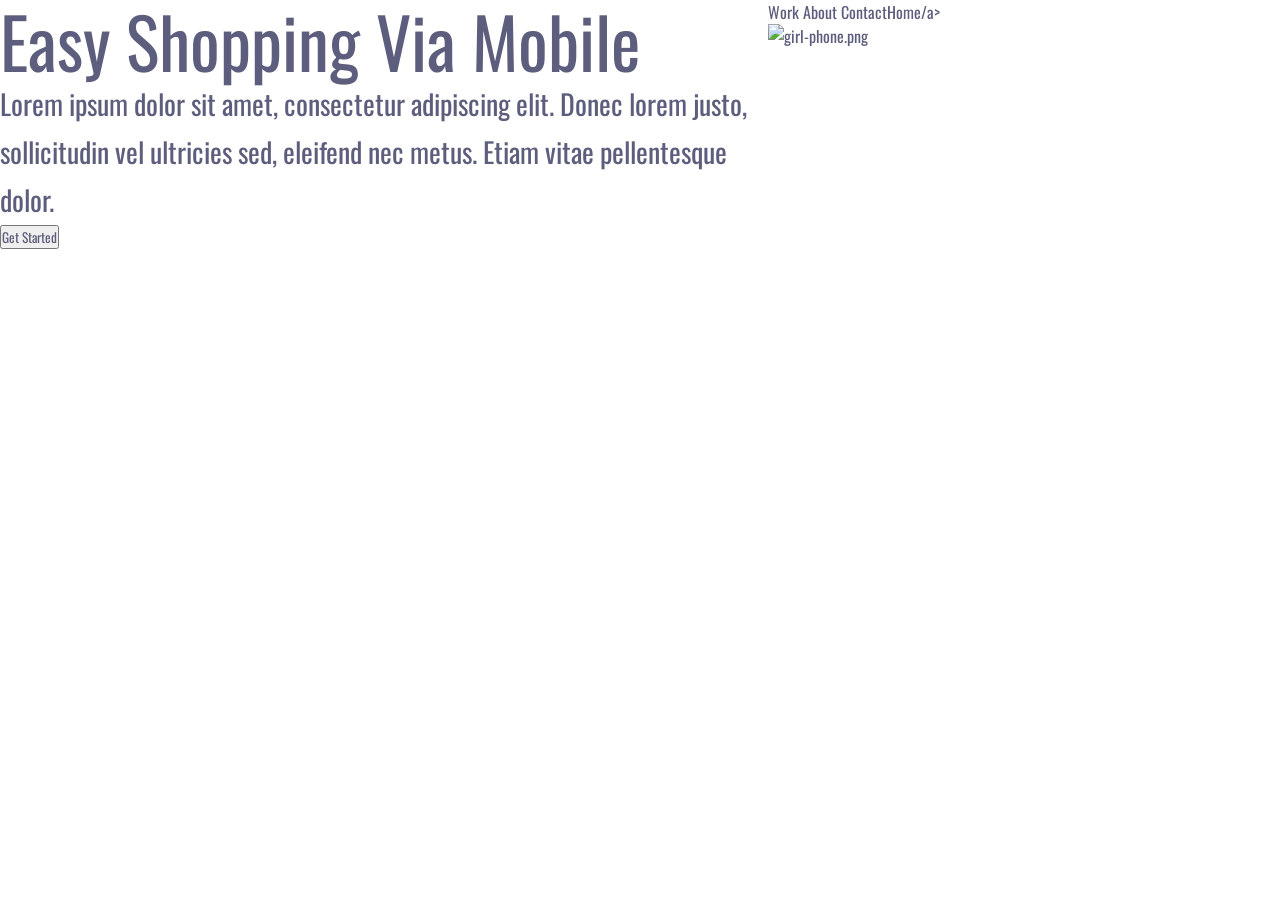
==== index.html @ cb04c970 "alteraão do titulo" ====
<!DOCTYPE html>
<html lang="pt-br">

 <meta charset="UTF-8">
    <meta name="viewport" content="width=device-width, initial-scale=1.0">
    
    <link rel="preconnect" href="https://fonts.googleapis.com">
    <link rel="preconnect" href="https://fonts.gstatic.com" crossorigin>
    <link href="https://fonts.googleapis.com/css2?family=Oswald:wght@200..700&display=swap" rel="stylesheet">
    <link rel="stylesheet" href="styles.css">
    <title>css-projetos-css</title>
</head>
<body>
    <div class="wrapper">
    <section class="container-left">
    <h1>Easy Shopping Via Mobile</h1>
    <p>Lorem ipsum dolor sit amet, consectetur  adipiscing elit. Donec lorem justo, sollicitudin vel ultricies sed, eleifend nec metus. Etiam vitae pellentesque dolor. </p>
    <button>Get Started</button>
    </section>
    <section class="container-right">
        
        <header>

            <a>Work</a>
            <a>About</a>
            <a>Contact<a>Home/a>
            </header>
            <img alt= "girl-phone.png"src="./assets/girl-phone.png">
    </section>
    </div>
</body>
</html>
---- styles.css ----
*{
    margin:0;
    padding:0;
    box-sizing:border-box;
   font-family:"Oswald", sans-serif;
    font-weight:400;
     color: #5D5D7D;

}
.wrapper {
    height:100vh;
    width:100vw;
    
}

.container-left {

    display:inline-block;
    width: 60%;
}

.container-right {

    display:inline-block;
    background-color: 93,93,125,0,16;
    height:100vh;
    width:40vw;
    position:absolute
    
}  
   
img{

    position:relative
    top 50px;
    right: 100px;
}

h1{
    font-weight:400;
    font-size: 70px;
    line-height:80px;
    color: '#000';
}


p{
    
    font-size: 28px;
    line-height: 48px;
    color: '#000';
}

.button{

    width: 269;
    height: 62;
    box-shadow: 0px 10px 24px 0px #9499EA19;
    background-color: #9499ea;
    color:'#FFF';
    
}

@media screen and (max-width:900px){
    .container-left{
        width: 100%;
        height: 50%;
        padding: 0;
        margin:0;
    }

    .container-right {

        display:block;
        height: AUTO;
        width: 100%;
        position: static;
        padding: 40px
       

    }
    img{
     position: static;
     max-width: 90%;
    }

    header{
        display: none;
    }
    h1{
        font-size: 36px;
        line-height: 52px;
        width: auto;
        margin-top: 58px 50px 0 50px;
        text-align: center;
    }

    p{
        margin: 15px 40px;
        width: auto;
        text-align: center;
        font-size:14px ;
        font: weight 24px;;
      }

        button {
            margin: 0 auto;
            display: block;
        }

    
}
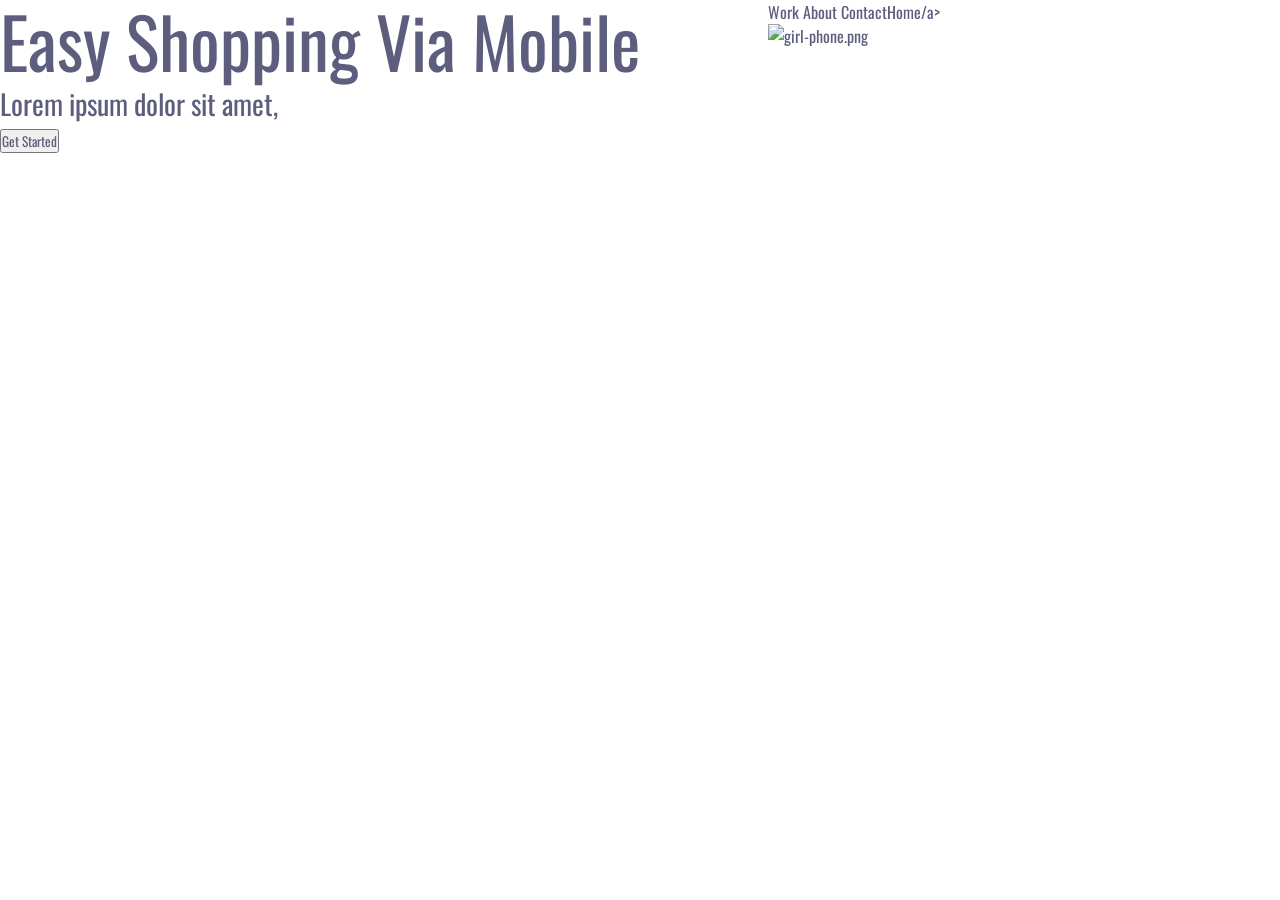
==== commit 18c11857: "alteração do paragrafro" ====
--- a/index.html
+++ b/index.html
@@ -8,13 +8,13 @@
     <link rel="preconnect" href="https://fonts.gstatic.com" crossorigin>
     <link href="https://fonts.googleapis.com/css2?family=Oswald:wght@200..700&display=swap" rel="stylesheet">
     <link rel="stylesheet" href="styles.css">
-    <title>css-projetos-css</title>
+    <title>css-projetos-responsabilidade</title>
 </head>
 <body>
     <div class="wrapper">
     <section class="container-left">
     <h1>Easy Shopping Via Mobile</h1>
-    <p>Lorem ipsum dolor sit amet, consectetur  adipiscing elit. Donec lorem justo, sollicitudin vel ultricies sed, eleifend nec metus. Etiam vitae pellentesque dolor. </p>
+    <p>Lorem ipsum dolor sit amet, </p>
     <button>Get Started</button>
     </section>
     <section class="container-right">
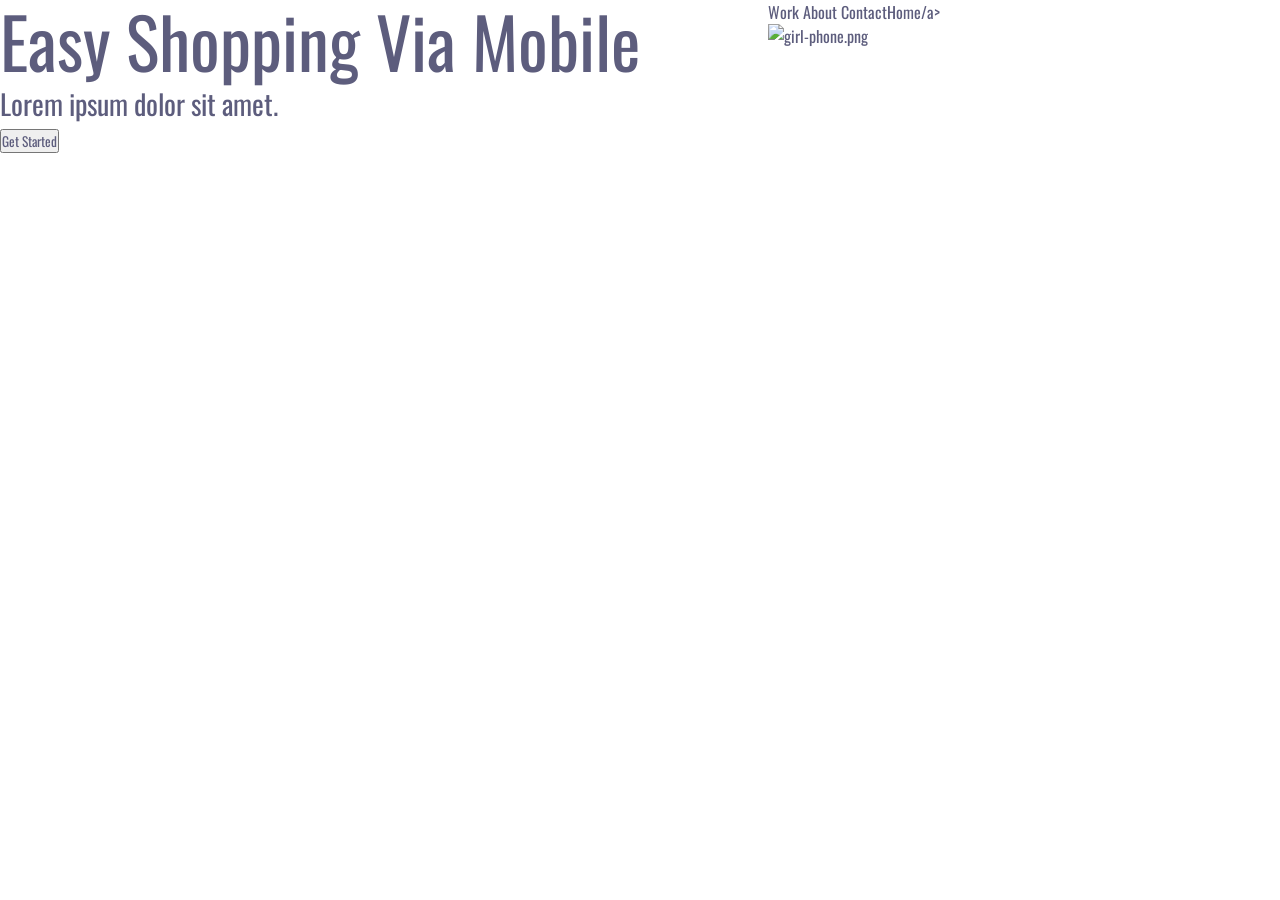
==== commit 1fbf7bda: "alteração do paragrafo" ====
--- a/index.html
+++ b/index.html
@@ -14,7 +14,7 @@
     <div class="wrapper">
     <section class="container-left">
     <h1>Easy Shopping Via Mobile</h1>
-    <p>Lorem ipsum dolor sit amet, </p>
+    <p>Lorem ipsum dolor sit amet.</p>
     <button>Get Started</button>
     </section>
     <section class="container-right">
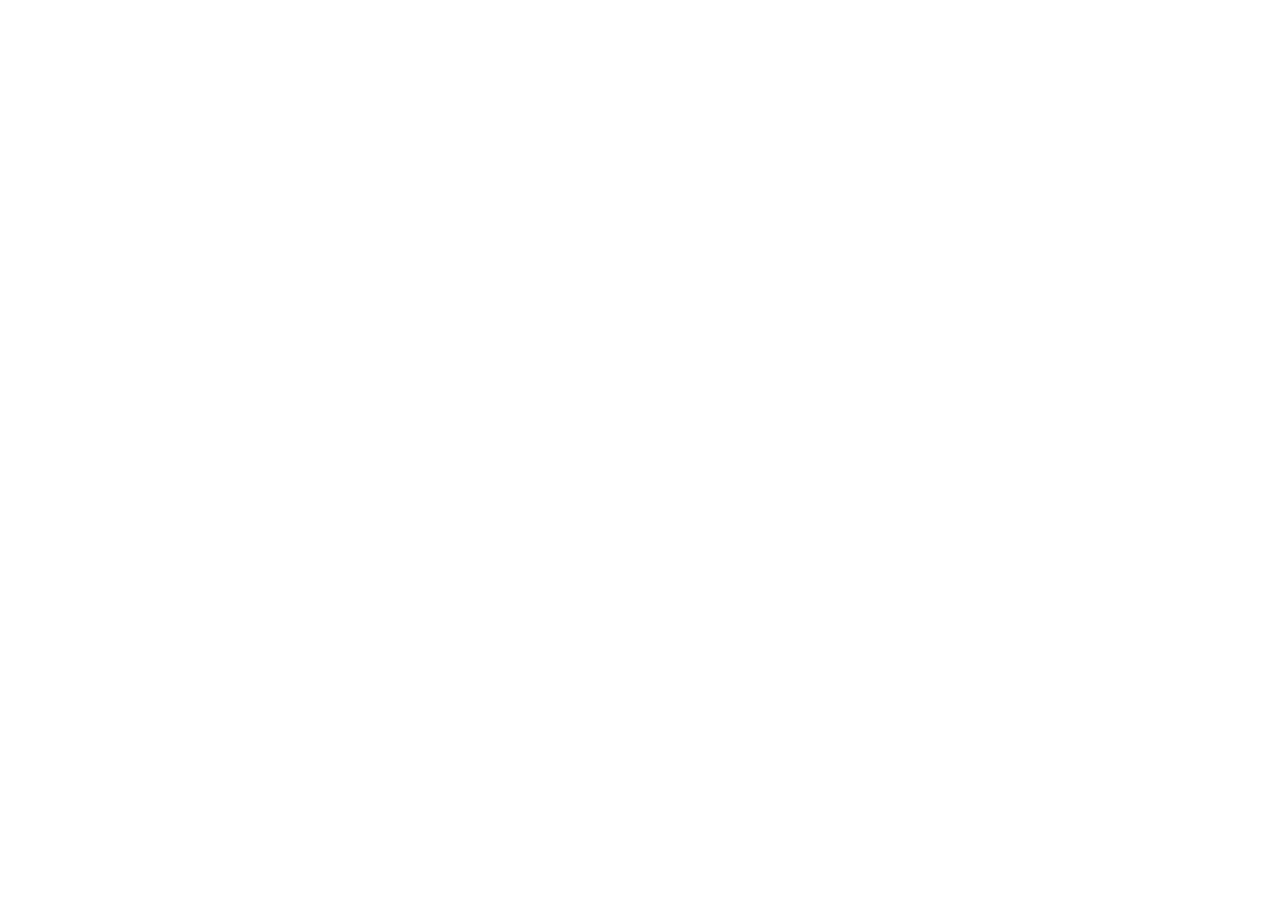
==== commit 3ac20c64: "abacatinho" ====
--- a/index.html
+++ b/index.html
@@ -8,7 +8,7 @@
     <link rel="preconnect" href="https://fonts.gstatic.com" crossorigin>
     <link href="https://fonts.googleapis.com/css2?family=Oswald:wght@200..700&display=swap" rel="stylesheet">
     <link rel="stylesheet" href="styles.css">
-    <title>css-projetos-responsabilidade</title>
+    <title><css-projetos-branch-abacatinho>
 </head>
 <body>
     <div class="wrapper">
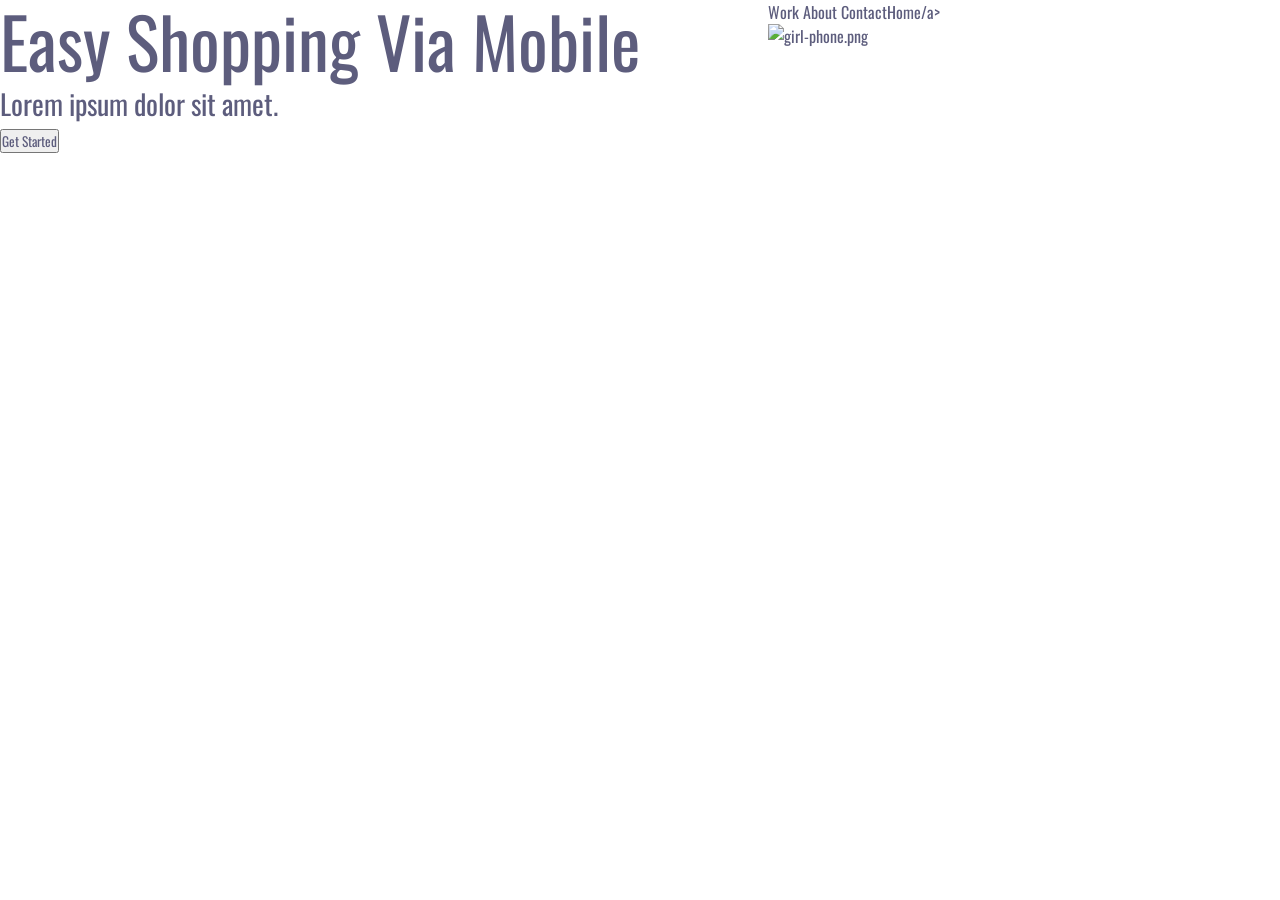
==== commit efb3da2e: "Merge pull request #1 from washington1502/develop primeira alteração no branch develop" ====
--- a/index.html
+++ b/index.html
@@ -8,7 +8,7 @@
     <link rel="preconnect" href="https://fonts.gstatic.com" crossorigin>
     <link href="https://fonts.googleapis.com/css2?family=Oswald:wght@200..700&display=swap" rel="stylesheet">
     <link rel="stylesheet" href="styles.css">
-    <title><css-projetos-branch-abacatinho>
+    <title>css-projetos-branch-develop</title>
 </head>
 <body>
     <div class="wrapper">
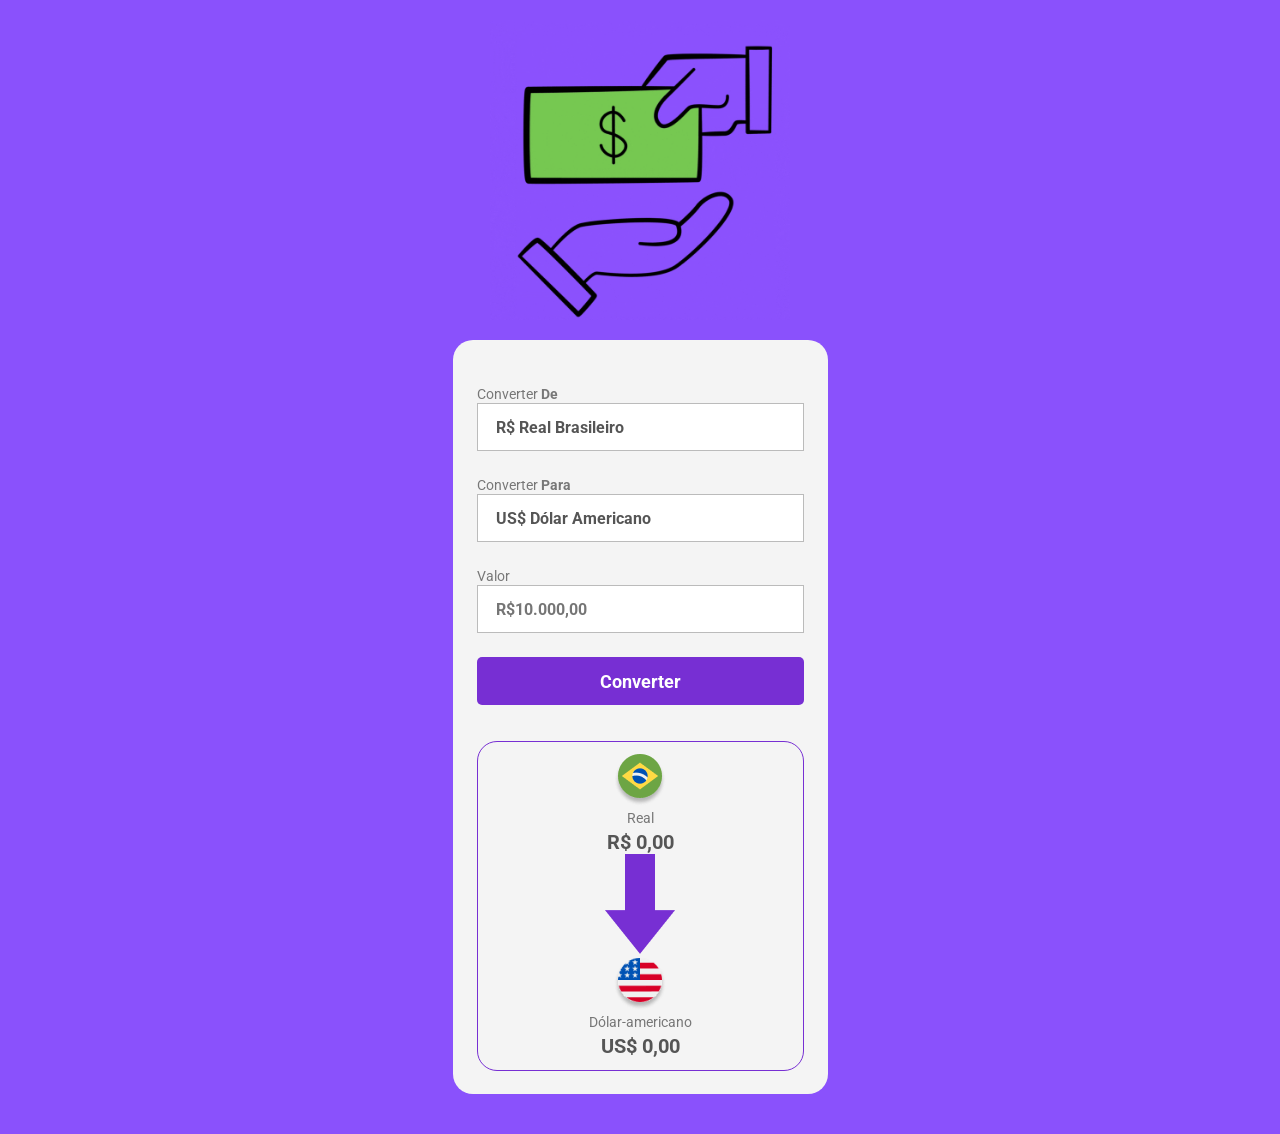
==== commit a3aefb53: "alterações- projetos -estudos" ====
--- a/index.html
+++ b/index.html
@@ -1,32 +1,60 @@
 <!DOCTYPE html>
 <html lang="pt-br">
 
- <meta charset="UTF-8">
-    <meta name="viewport" content="width=device-width, initial-scale=1.0">
-    
-    <link rel="preconnect" href="https://fonts.googleapis.com">
-    <link rel="preconnect" href="https://fonts.gstatic.com" crossorigin>
-    <link href="https://fonts.googleapis.com/css2?family=Oswald:wght@200..700&display=swap" rel="stylesheet">
-    <link rel="stylesheet" href="styles.css">
-    <title>css-projetos-branch-develop</title>
+<head>
+  <meta charset="UTF-8">
+  <meta name="viewport" content="width=device-width, initial-scale=1.0">
+  <link rel="preconnect" href="https://fonts.googleapis.com">
+  <link rel="preconnect" href="https://fonts.gstatic.com" crossorigin>
+  <link
+    href="https://fonts.googleapis.com/css2?family=Roboto+Mono:ital,wght@0,100..700;1,100..700&family=Roboto:ital,wght@0,100..900;1,100..900&display=swap"
+    rel="stylesheet">
+  <link rel="stylesheet" href="style.css">
+  <title>Projeto Conversor De Moedas</title>
 </head>
+
 <body>
-    <div class="wrapper">
-    <section class="container-left">
-    <h1>Easy Shopping Via Mobile</h1>
-    <p>Lorem ipsum dolor sit amet.</p>
-    <button>Get Started</button>
+  <img class="logo" src="./assets/logo.gif" alt="Logo-do-Conversor">
+  <main>
+    <div class="form-container">
+      <label>
+        Converter <b>De</b>
+        <select id="moeda-origem">
+          <option>R$ Real Brasileiro</option>
+        </select>
+      </label>
+      <label>
+        Converter <b>Para</b>
+        <select class = "currency-select">
+          <option value="dolar">US$ Dólar Americano</option>
+          <option value="euro">€ Euro</option>
+        </select>
+      </label>
+      <label>
+        Valor
+        <input class="input-currency" placeholder="R$10.000,00" type="number">
+      </label>
+      <button class="convert-button">Converter</button>
+    </div>
+    <section class="conversion-section">
+      <div class="currency-box">
+        <img src="./assets/brasil 2.png" alt="Bandeira do Brasil">
+        <p class="currency">Real</p>
+        <R$ class="currency-value-to-convert">R$ 0,00</p>
+      </div>
+      <div class="arrow-seta">
+        <img src="./assets/Vector@2x.png" alt="Seta para baixo">
+      </div>
+      <div class="currency-box">
+        <img id="bandeira-destino" src="./assets/estados-unidos (1) 1.png" alt="Bandeira-Estados-Unidos">
+        <p class="currency" id="currency-name">Dólar-americano </p>
+        <p class="currency-value" id="valor-convertido">US$ 0,00</p>
+      </div>
     </section>
-    <section class="container-right">
-        
-        <header>
+  </main>
+  
 
-            <a>Work</a>
-            <a>About</a>
-            <a>Contact<a>Home/a>
-            </header>
-            <img alt= "girl-phone.png"src="./assets/girl-phone.png">
-    </section>
-    </div>
+  <script src="./scripts.js"></script>
 </body>
+
 </html>
--- a/style.css
+++ b/style.css
@@ -0,0 +1,97 @@
+* {
+    margin: 0;
+    padding: 0;
+    box-sizing: border-box;
+    font-family: "Roboto", sans-serif;
+    outline: none;
+}
+
+body {
+    background-color: #8A51FC;
+}
+
+.logo {
+    width: 300px;
+    display: block;
+    margin: 20px auto;
+}
+
+main {
+    width: 375px;
+    background: #f4f4f4;
+    border-radius: 20px;
+    margin: 0 auto 40px;
+    padding: 44px 24px 23px;
+}
+
+label {
+    color: #777777;
+    font-weight: 400;
+    font-size: 14px;
+}
+
+select,
+input {
+    background: #ffffff;
+    border: 1px solid #BBBBBB; 
+    height: 48px;
+    width: 100%;
+    margin-bottom: 24px;
+    appearance: none;
+    padding-left: 18px;
+    font-weight: 700;
+    font-size: 16px;
+    color: #555;
+}
+
+button {
+    background: #772fd3;
+    border-radius: 5px;
+    width: 100%;
+    border: none;
+    height: 48px;
+    color: #ffffff;
+    font-size: 18px; 
+    font-weight: 700;
+    cursor: pointer;
+}
+
+button:hover {
+    opacity: 0.8;
+}
+
+button:active {
+    opacity: 0.6;
+}
+
+section {
+    border: 1px solid #772fd3;
+    border-radius: 20px;
+    margin-top: 36px;
+    padding: 12px;
+    display: flex;
+    flex-direction: column;
+    align-items: center;
+}
+
+.arrow-img {
+    margin: 15px 0;
+}
+
+.currency-box {
+    display: flex;
+    flex-direction: column;
+    align-items: center;
+    gap: 4px;
+}
+
+.currency { 
+    color: #777777;
+    font-size: 14px;
+}
+
+.currency-value,.currency-value-to-convert {
+    color: #555555;
+    font-weight: 700;
+    font-size: 20px;
+}
